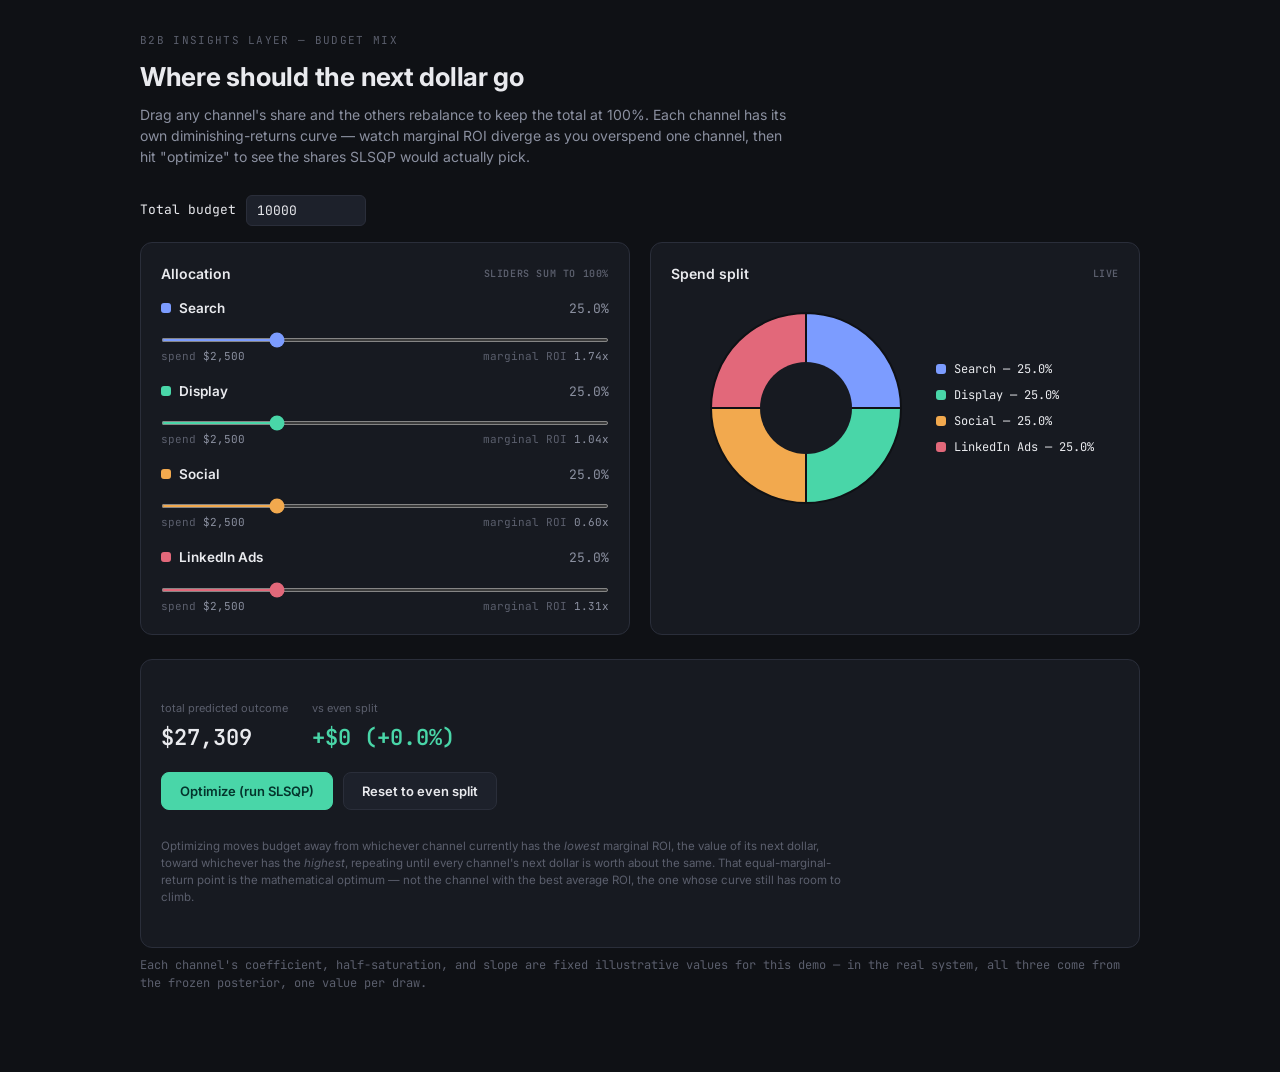
==== budget_mix_simulator.html @ 99884853 "Add MMM simulator pages Five standalone interactive explainers plus a landing page: trace a dollar, " ====
<!DOCTYPE html>
<html lang="en">
<head>
<meta charset="UTF-8">
<meta name="viewport" content="width=device-width, initial-scale=1.0">
<title>Budget Mix Simulator — where should the next dollar go</title>
<link rel="preconnect" href="https://fonts.googleapis.com">
<link rel="preconnect" href="https://fonts.gstatic.com" crossorigin>
<link href="https://fonts.googleapis.com/css2?family=JetBrains+Mono:wght@400;500;600&family=Inter:wght@400;500;600;700&display=swap" rel="stylesheet">
<style>
  :root{
    --bg:#0F1115; --panel:#171A21; --panel-2:#1D212B; --border:#2A2E3A;
    --text:#E9EAEE; --text-dim:#8B90A0; --text-faint:#5B5F6D;
    --on:#49D6A8; --mono:'JetBrains Mono', ui-monospace, monospace; --sans:'Inter', system-ui, sans-serif;
    --c0:#7C9CFF; --c1:#49D6A8; --c2:#F2A94E; --c3:#E2687A;
  }
  *{box-sizing:border-box;}
  body{margin:0; background:var(--bg); color:var(--text); font-family:var(--sans); padding:32px 20px 80px; line-height:1.5;}
  .wrap{max-width:1000px; margin:0 auto;}
  .eyebrow{font-family:var(--mono); font-size:11px; letter-spacing:.12em; text-transform:uppercase; color:var(--text-faint); margin-bottom:8px;}
  h1{font-size:26px; font-weight:700; margin:0 0 8px; letter-spacing:-0.01em;}
  .sub{color:var(--text-dim); font-size:14px; max-width:660px; margin-bottom:28px;}

  .top{display:grid; grid-template-columns:1fr 1fr; gap:20px; margin-bottom:24px;}
  @media (max-width:800px){ .top{grid-template-columns:1fr;} }
  .card{background:var(--panel); border:1px solid var(--border); border-radius:12px; padding:20px;}
  .card-head{font-weight:600; font-size:14px; margin-bottom:14px; display:flex; justify-content:space-between; align-items:center;}
  .card-head .tag{font-family:var(--mono); font-size:10px; color:var(--text-faint); text-transform:uppercase; letter-spacing:.06em;}

  .budget-row{display:flex; align-items:center; gap:10px; margin-bottom:16px; font-family:var(--mono); font-size:13px;}
  .budget-row input{
    background:var(--panel-2); border:1px solid var(--border); color:var(--text);
    border-radius:6px; padding:6px 10px; font-family:var(--mono); font-size:13px; width:120px;
  }

  .channel{margin-bottom:16px;}
  .channel:last-child{margin-bottom:0;}
  .channel-head{display:flex; justify-content:space-between; align-items:baseline; margin-bottom:6px;}
  .channel-name{display:flex; align-items:center; gap:8px; font-weight:600; font-size:13.5px;}
  .swatch{width:10px; height:10px; border-radius:3px; display:inline-block;}
  .channel-share{font-family:var(--mono); font-size:13px; color:var(--text-dim);}
  input[type=range]{width:100%; height:4px; margin:2px 0 4px;}
  .channel-meta{display:flex; justify-content:space-between; font-family:var(--mono); font-size:11px; color:var(--text-faint);}
  .channel-meta .m{color:var(--text-dim);}

  .pie-wrap{display:flex; align-items:center; gap:20px; flex-wrap:wrap; justify-content:center;}
  .legend{display:flex; flex-direction:column; gap:8px; font-family:var(--mono); font-size:12px;}
  .legend-item{display:flex; align-items:center; gap:8px;}

  .totals{display:flex; gap:24px; flex-wrap:wrap; margin:20px 0 8px;}
  .metric .label{font-family:var(--sans); font-size:11px; color:var(--text-faint); display:block; margin-bottom:4px;}
  .metric .v{font-family:var(--mono); font-size:22px; font-weight:600;}
  .metric .v.up{color:var(--on);}

  .actions{display:flex; gap:10px; margin:18px 0 28px; flex-wrap:wrap;}
  button{
    font-family:var(--sans); font-weight:600; font-size:13px; border-radius:8px; border:1px solid var(--border);
    padding:10px 18px; cursor:pointer; background:var(--panel-2); color:var(--text); transition:border-color .2s;
  }
  button.primary{background:var(--on); color:#04342C; border-color:var(--on);}
  button:hover{border-color:var(--text-dim);}

  .note{color:var(--text-faint); font-size:11.5px; max-width:680px; margin-bottom:20px;}
  footer{margin-top:8px; color:var(--text-faint); font-size:12px; font-family:var(--mono);}
</style>
</head>
<body>
<div class="wrap">
  <div class="eyebrow">B2B insights layer — budget mix</div>
  <h1>Where should the next dollar go</h1>
  <div class="sub">Drag any channel's share and the others rebalance to keep the total at 100%. Each channel has its own diminishing-returns curve — watch marginal ROI diverge as you overspend one channel, then hit "optimize" to see the shares SLSQP would actually pick.</div>

  <div class="budget-row">
    <label for="budget">Total budget</label>
    <input type="number" id="budget" value="10000" min="1000" max="50000" step="500">
  </div>

  <div class="top">
    <div class="card">
      <div class="card-head"><span>Allocation</span><span class="tag">sliders sum to 100%</span></div>
      <div id="channels"></div>
    </div>

    <div class="card">
      <div class="card-head"><span>Spend split</span><span class="tag">live</span></div>
      <div class="pie-wrap">
        <svg id="pie" width="220" height="220" viewBox="0 0 220 220"></svg>
        <div class="legend" id="legend"></div>
      </div>
    </div>
  </div>

  <div class="card">
    <div class="totals">
      <div class="metric"><span class="label">total predicted outcome</span><span class="v" id="total-out">—</span></div>
      <div class="metric"><span class="label">vs even split</span><span class="v up" id="delta-out">—</span></div>
    </div>
    <div class="actions">
      <button class="primary" id="btn-optimize">Optimize (run SLSQP)</button>
      <button id="btn-reset">Reset to even split</button>
    </div>
    <div class="note">Optimizing moves budget away from whichever channel currently has the <em>lowest</em> marginal ROI, the value of its next dollar, toward whichever has the <em>highest</em>, repeating until every channel's next dollar is worth about the same. That equal-marginal-return point is the mathematical optimum — not the channel with the best average ROI, the one whose curve still has room to climb.</div>
  </div>

  <footer>Each channel's coefficient, half-saturation, and slope are fixed illustrative values for this demo — in the real system, all three come from the frozen posterior, one value per draw.</footer>
</div>

<script>
const $ = id => document.getElementById(id);
const fmt = n => n.toLocaleString('en-US',{maximumFractionDigits:0});
const fmtM = n => '$'+(n/1000).toFixed(1)+'k';

const channels = [
  {name:'Search',      color:'var(--c0)', hex:'#7C9CFF', coef:14000, halfsat:1800, slope:1.3},
  {name:'Display',     color:'var(--c1)', hex:'#49D6A8', coef:9000,  halfsat:1200, slope:1.6},
  {name:'Social',      color:'var(--c2)', hex:'#F2A94E', coef:7000,  halfsat:900,  slope:1.8},
  {name:'LinkedIn Ads',color:'var(--c3)', hex:'#E2687A', coef:11000, halfsat:2200, slope:1.2},
];
let shares = [25,25,25,25];
let baselineOutcome = null;

function outcomeAt(ch, spend){
  if(spend<=0) return 0;
  const num = Math.pow(spend, ch.slope);
  return ch.coef * num/(num+Math.pow(ch.halfsat,ch.slope));
}
function marginalAt(ch, spend){
  const h = 1;
  const up = outcomeAt(ch, spend+h), lo = outcomeAt(ch, Math.max(spend-h,0));
  return (up-lo)/(spend>=h?2*h:h);
}

function budget(){ return parseFloat($('budget').value)||10000; }

function setShare(i, val){
  val = Math.max(0, Math.min(100, val));
  const others = channels.map((_,k)=>k).filter(k=>k!==i);
  const oldOthersSum = others.reduce((s,k)=>s+shares[k],0);
  const remaining = 100-val;
  if(oldOthersSum<=0.0001){
    others.forEach(k=>shares[k]=remaining/others.length);
  } else {
    others.forEach(k=>shares[k]=shares[k]/oldOthersSum*remaining);
  }
  shares[i]=val;
  updateUI();
}

function buildChannelUI(){
  const el = $('channels');
  el.innerHTML = channels.map((ch,i)=>`
    <div class="channel">
      <div class="channel-head">
        <div class="channel-name"><span class="swatch" style="background:${ch.hex}"></span>${ch.name}</div>
        <div class="channel-share" id="share-${i}"></div>
      </div>
      <input type="range" min="0" max="100" step="0.5" value="${shares[i]}" id="slider-${i}" style="accent-color:${ch.hex}">
      <div class="channel-meta"><span>spend <span class="m" id="spend-${i}"></span></span><span>marginal ROI <span class="m" id="marg-${i}"></span></span></div>
    </div>
  `).join('');
  channels.forEach((_,i)=>{
    $(`slider-${i}`).addEventListener('input', e=>setShare(i, parseFloat(e.target.value)));
  });
}

function drawPie(){
  const svg = $('pie');
  const cx=110, cy=110, r=95;
  let angle=-90;
  const arcs = channels.map((ch,i)=>{
    const frac = shares[i]/100;
    const start = angle;
    const end = angle + frac*360;
    angle = end;
    const toXY = a => [cx+r*Math.cos(a*Math.PI/180), cy+r*Math.sin(a*Math.PI/180)];
    const [x1,y1] = toXY(start), [x2,y2] = toXY(end);
    const large = (end-start)>180 ? 1 : 0;
    return frac<=0.0001 ? '' : `<path d="M${cx},${cy} L${x1.toFixed(1)},${y1.toFixed(1)} A${r},${r} 0 ${large} 1 ${x2.toFixed(1)},${y2.toFixed(1)} Z" fill="${ch.hex}" stroke="#0F1115" stroke-width="2"/>`;
  }).join('');
  svg.innerHTML = arcs + `<circle cx="${cx}" cy="${cy}" r="46" fill="#171A21"/>`;

  $('legend').innerHTML = channels.map((ch,i)=>`
    <div class="legend-item"><span class="swatch" style="background:${ch.hex}"></span>${ch.name} — ${shares[i].toFixed(1)}%</div>
  `).join('');
}

function updateUI(){
  const tb = budget();
  let total = 0;
  channels.forEach((ch,i)=>{
    const spend = shares[i]/100*tb;
    const out = outcomeAt(ch, spend);
    const marg = marginalAt(ch, spend);
    total += out;
    $(`share-${i}`).textContent = shares[i].toFixed(1)+'%';
    $(`slider-${i}`).value = shares[i];
    $(`spend-${i}`).textContent = '$'+fmt(spend);
    $(`marg-${i}`).textContent = marg.toFixed(2)+'x';
  });
  $('total-out').textContent = '$'+fmt(total);
  if(baselineOutcome===null) baselineOutcome = total;
  const delta = total-baselineOutcome;
  $('delta-out').textContent = (delta>=0?'+':'') + '$'+fmt(delta) + ' (' + (delta>=0?'+':'') + ((delta/baselineOutcome)*100).toFixed(1) + '%)';
  drawPie();
}

function optimize(){
  const tb = budget();
  let s = [...shares];
  for(let iter=0; iter<6000; iter++){
    const margs = channels.map((ch,i)=>marginalAt(ch, s[i]/100*tb));
    let maxI=0, minI=0;
    margs.forEach((m,i)=>{ if(m>margs[maxI]) maxI=i; if(m<margs[minI]) minI=i; });
    if(maxI===minI || s[minI]<=0.01) break;
    const step = Math.min(0.03, s[minI]);
    s[minI]-=step; s[maxI]+=step;
  }
  animateTo(s);
}

function animateTo(target){
  const start = [...shares];
  const t0 = performance.now();
  const dur = 700;
  function frame(now){
    const t = Math.min(1,(now-t0)/dur);
    const e = t<0.5 ? 4*t*t*t : 1-Math.pow(-2*t+2,3)/2;
    shares = start.map((s0,i)=> s0 + (target[i]-s0)*e);
    updateUI();
    if(t<1) requestAnimationFrame(frame);
  }
  requestAnimationFrame(frame);
}

$('budget').addEventListener('input', ()=>{ baselineOutcome=null; updateUI(); });
$('btn-optimize').addEventListener('click', optimize);
$('btn-reset').addEventListener('click', ()=>{ baselineOutcome=null; animateTo([25,25,25,25]); });

buildChannelUI();
updateUI();
</script>
</body>
</html>
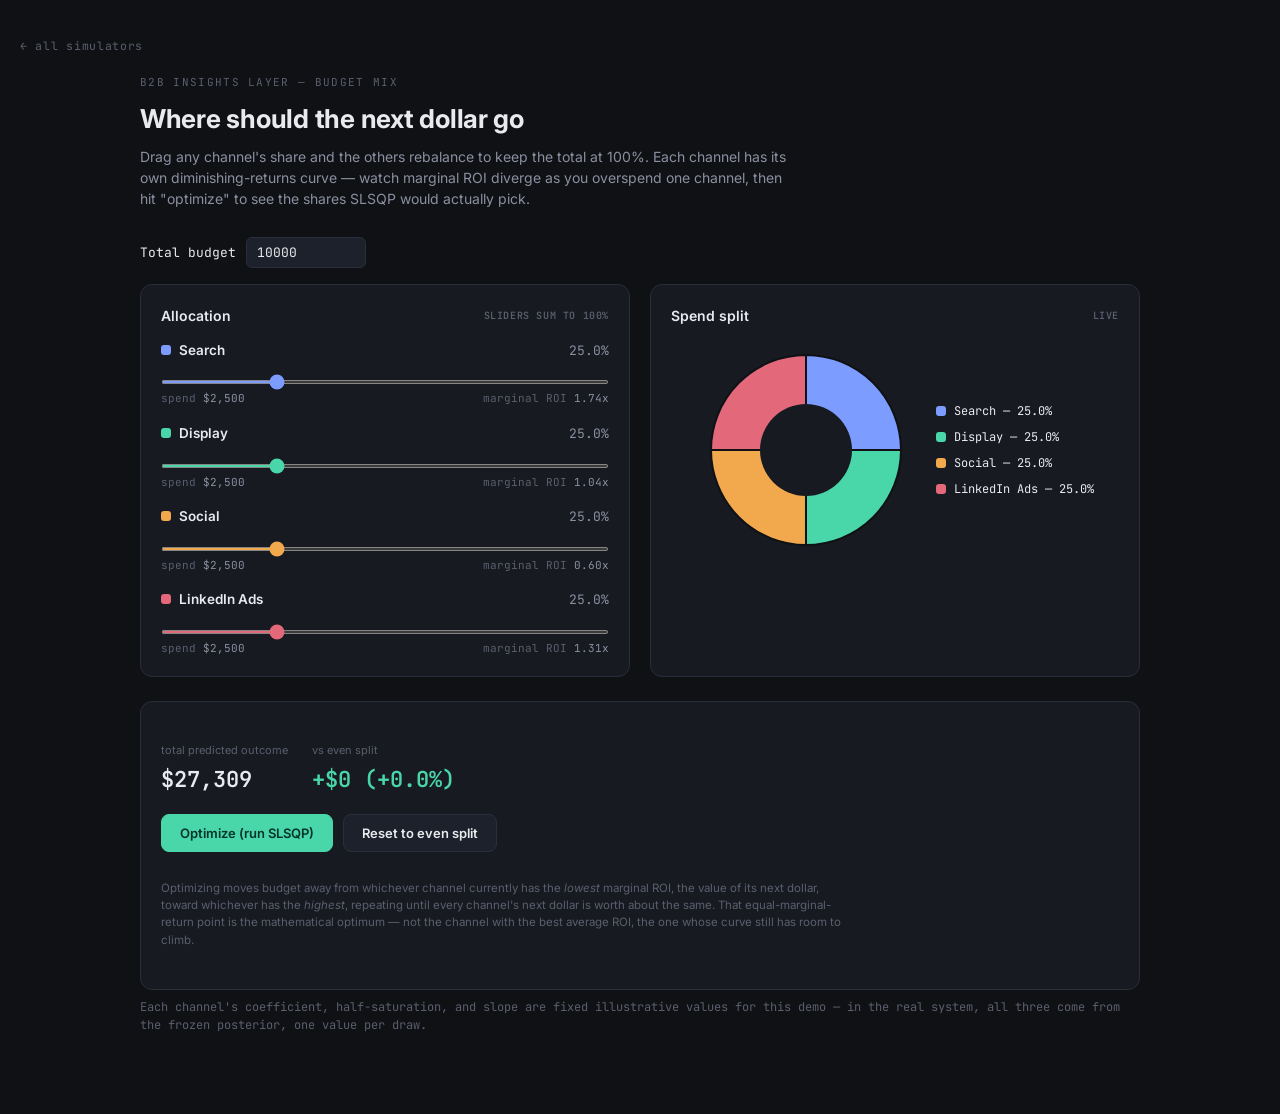
==== commit f71479e6: "Add landing page nav and inline favicon Back-link on every simulator, inline SVG favicon so no page " ====
--- a/budget_mix_simulator.html
+++ b/budget_mix_simulator.html
@@ -2,6 +2,7 @@
 <html lang="en">
 <head>
 <meta charset="UTF-8">
+<link rel="icon" href="data:image/svg+xml,%3Csvg xmlns='http://www.w3.org/2000/svg' viewBox='0 0 32 32'%3E%3Crect width='32' height='32' rx='7' fill='%230F1115'/%3E%3Cpath d='M6 24C12 24 12 9 26 9' stroke='%2349D6A8' stroke-width='3' fill='none' stroke-linecap='round'/%3E%3C/svg%3E">
 <meta name="viewport" content="width=device-width, initial-scale=1.0">
 <title>Budget Mix Simulator — where should the next dollar go</title>
 <link rel="preconnect" href="https://fonts.googleapis.com">
@@ -62,9 +63,17 @@
 
   .note{color:var(--text-faint); font-size:11.5px; max-width:680px; margin-bottom:20px;}
   footer{margin-top:8px; color:var(--text-faint); font-size:12px; font-family:var(--mono);}
+  .home-link{
+    display:inline-block; margin-bottom:20px; text-decoration:none;
+    font-family:var(--mono); font-size:11.5px; letter-spacing:.06em;
+    color:var(--text-faint); transition:color .15s;
+  }
+  .home-link:hover{color:var(--text-dim);}
 </style>
 </head>
 <body>
+<a class="home-link" href="index.html">&larr; all simulators</a>
+
 <div class="wrap">
   <div class="eyebrow">B2B insights layer — budget mix</div>
   <h1>Where should the next dollar go</h1>
